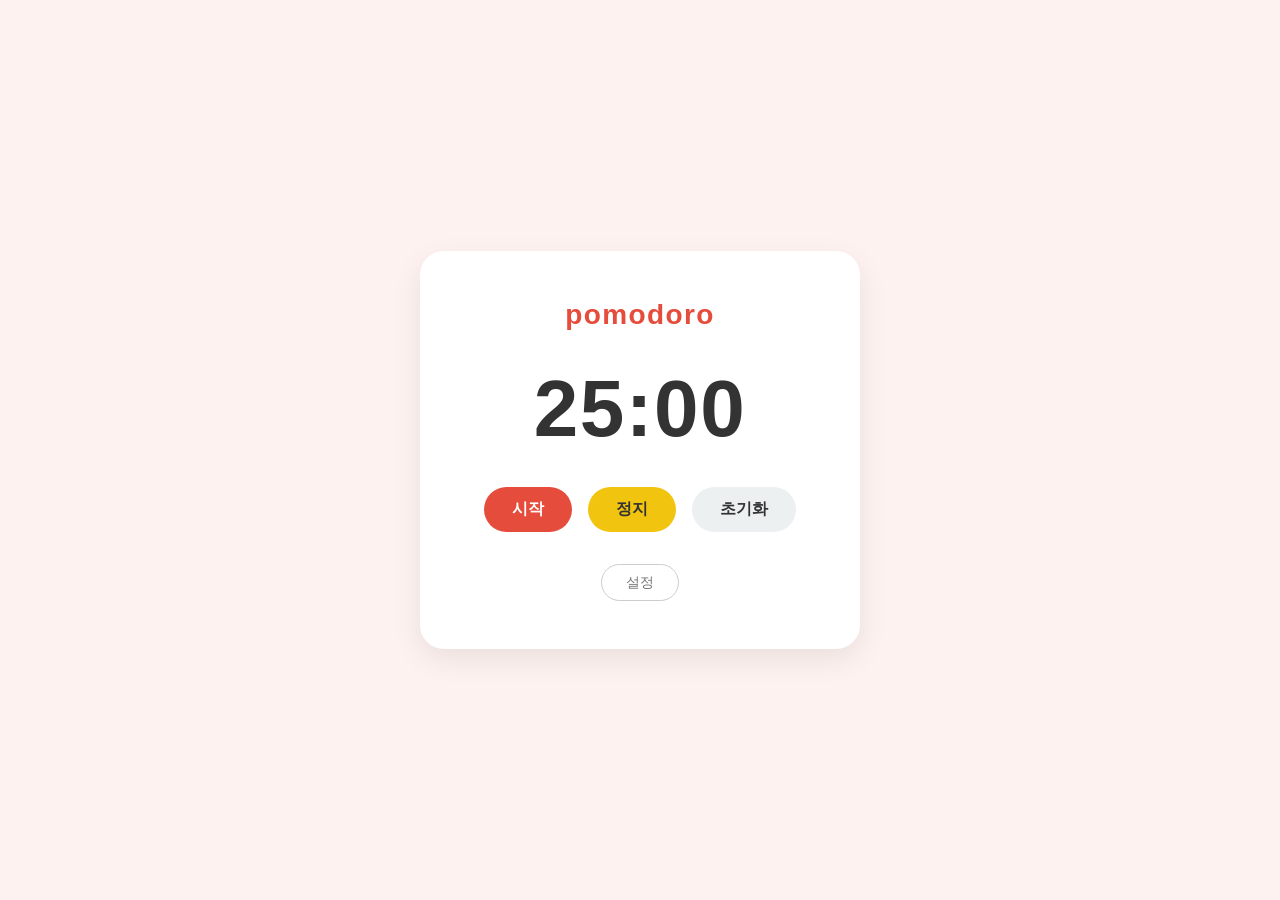
==== index.html @ 2c12f4a2 "1. INIT 초기문서" ====
<!DOCTYPE html>
<html lang="ko">
<head>
  <meta charset="UTF-8" />
  <meta name="viewport" content="width=device-width, initial-scale=1.0" />
  <title>Pomodoro Timer</title>
  <link rel="stylesheet" href="index.css" />
</head>
<body>
  <main class="timer-card">
    <h1>pomodoro</h1>

    <div id="time-display" class="time-display">25:00</div>

    <div class="controls">
      <button type="button" class="btn btn-start" onclick="startTimer()">시작</button>
      <button type="button" class="btn btn-stop" onclick="stopTimer()">정지</button>
      <button type="button" class="btn btn-reset" onclick="resetTimer()">초기화</button>
    </div>

    <button type="button" class="btn-settings" aria-label="설정" onclick="location.href='settings.html'">
      설정
    </button>
  </main>

  <script src="index.js"></script>
</body>
</html>
---- index.css ----
* {
  box-sizing: border-box;
  margin: 0;
  padding: 0;
}

body {
  min-height: 100vh;
  display: flex;
  align-items: center;
  justify-content: center;
  background-color: #fdf2f0;
  font-family: "Segoe UI", "Helvetica Neue", Arial, sans-serif;
}

.timer-card {
  display: flex;
  flex-direction: column;
  align-items: center;
  gap: 2rem;
  padding: 3rem 4rem;
  background-color: #ffffff;
  border-radius: 24px;
  box-shadow: 0 10px 30px rgba(0, 0, 0, 0.08);
}

h1 {
  font-size: 1.75rem;
  font-weight: 700;
  letter-spacing: 0.05em;
  color: #e64c3c;
  text-transform: lowercase;
}

.time-display {
  font-size: 5rem;
  font-weight: 700;
  color: #333333;
  font-variant-numeric: tabular-nums;
  letter-spacing: 0.02em;
}

.controls {
  display: flex;
  gap: 1rem;
}

.btn {
  padding: 0.75rem 1.75rem;
  font-size: 1rem;
  font-weight: 600;
  border: none;
  border-radius: 999px;
  cursor: pointer;
  transition: opacity 0.15s ease, transform 0.15s ease;
}

.btn:hover {
  opacity: 0.85;
}

.btn:active {
  transform: scale(0.96);
}

.btn-start {
  background-color: #e64c3c;
  color: #ffffff;
}

.btn-stop {
  background-color: #f1c40f;
  color: #333333;
}

.btn-reset {
  background-color: #ecf0f1;
  color: #333333;
}

.btn-settings {
  background: none;
  border: 1px solid #cccccc;
  border-radius: 999px;
  padding: 0.5rem 1.5rem;
  font-size: 0.9rem;
  color: #777777;
  cursor: pointer;
  transition: background-color 0.15s ease;
}

.btn-settings:hover {
  background-color: #f5f5f5;
}
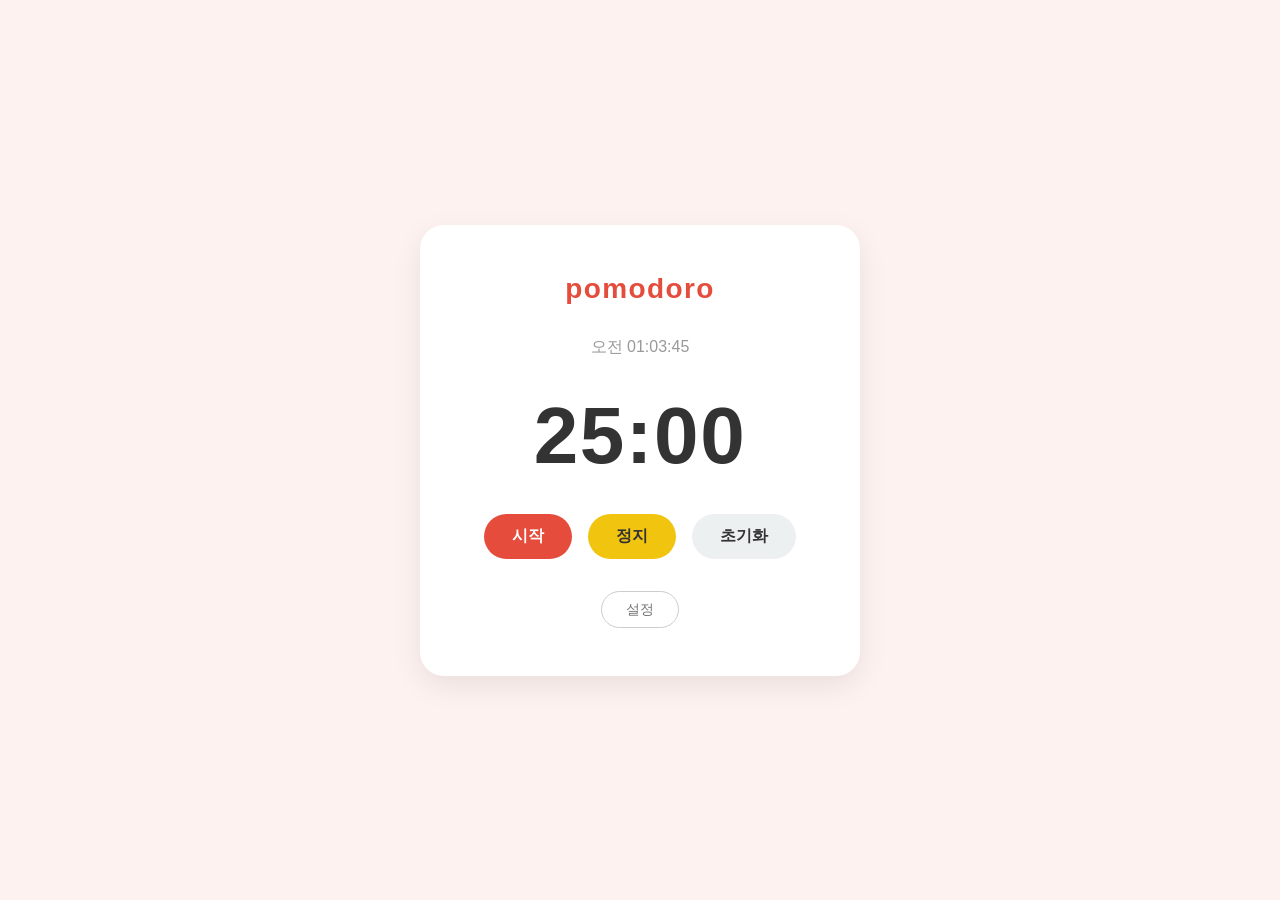
==== commit 0a762ec2: "2. 뽀모도로 첫번째 수정" ====
--- a/index.html
+++ b/index.html
@@ -1,14 +1,18 @@
 <!DOCTYPE html>
 <html lang="ko">
+
 <head>
   <meta charset="UTF-8" />
   <meta name="viewport" content="width=device-width, initial-scale=1.0" />
-  <title>Pomodoro Timer</title>
+  <title>춘천시 넥스텝 컴퓨터 학원</title>
   <link rel="stylesheet" href="index.css" />
 </head>
+
 <body>
   <main class="timer-card">
     <h1>pomodoro</h1>
+
+    <div id="current-time" class="current-time"></div>
 
     <div id="time-display" class="time-display">25:00</div>
 
@@ -25,4 +29,5 @@
 
   <script src="index.js"></script>
 </body>
-</html>
+
+</html>
--- a/index.css
+++ b/index.css
@@ -1,94 +1,103 @@
 * {
-  box-sizing: border-box;
-  margin: 0;
-  padding: 0;
+	box-sizing: border-box;
+	margin: 0;
+	padding: 0;
 }
 
 body {
-  min-height: 100vh;
-  display: flex;
-  align-items: center;
-  justify-content: center;
-  background-color: #fdf2f0;
-  font-family: "Segoe UI", "Helvetica Neue", Arial, sans-serif;
+	min-height: 100vh;
+	display: flex;
+	align-items: center;
+	justify-content: center;
+	background-color: #fdf2f0;
+	font-family: "Segoe UI", "Helvetica Neue", Arial, sans-serif;
 }
 
 .timer-card {
-  display: flex;
-  flex-direction: column;
-  align-items: center;
-  gap: 2rem;
-  padding: 3rem 4rem;
-  background-color: #ffffff;
-  border-radius: 24px;
-  box-shadow: 0 10px 30px rgba(0, 0, 0, 0.08);
+	display: flex;
+	flex-direction: column;
+	align-items: center;
+	gap: 2rem;
+	padding: 3rem 4rem;
+	background-color: #ffffff;
+	border-radius: 24px;
+	box-shadow: 0 10px 30px rgba(0, 0, 0, 0.08);
 }
 
 h1 {
-  font-size: 1.75rem;
-  font-weight: 700;
-  letter-spacing: 0.05em;
-  color: #e64c3c;
-  text-transform: lowercase;
+	font-size: 1.75rem;
+	font-weight: 700;
+	letter-spacing: 0.05em;
+	color: #e64c3c;
+	text-transform: lowercase;
+}
+
+.current-time {
+	font-size: 1rem;
+	font-weight: 500;
+	color: #999999;
+	font-variant-numeric: tabular-nums;
 }
 
 .time-display {
-  font-size: 5rem;
-  font-weight: 700;
-  color: #333333;
-  font-variant-numeric: tabular-nums;
-  letter-spacing: 0.02em;
+	font-size: 5rem;
+	font-weight: 700;
+	color: #333333;
+	font-variant-numeric: tabular-nums;
+	letter-spacing: 0.02em;
 }
 
 .controls {
-  display: flex;
-  gap: 1rem;
+	display: flex;
+	gap: 1rem;
 }
 
 .btn {
-  padding: 0.75rem 1.75rem;
-  font-size: 1rem;
-  font-weight: 600;
-  border: none;
-  border-radius: 999px;
-  cursor: pointer;
-  transition: opacity 0.15s ease, transform 0.15s ease;
+	padding: 0.75rem 1.75rem;
+	font-size: 1rem;
+	font-weight: 600;
+	border: none;
+	border-radius: 999px;
+	cursor: pointer;
+	transition:
+		opacity 0.15s ease,
+		transform 0.15s ease;
 }
 
 .btn:hover {
-  opacity: 0.85;
+	opacity: 0.85;
 }
 
 .btn:active {
-  transform: scale(0.96);
+	transform: scale(0.96);
 }
 
 .btn-start {
-  background-color: #e64c3c;
-  color: #ffffff;
+	background-color: #e64c3c;
+	color: #ffffff;
 }
 
 .btn-stop {
-  background-color: #f1c40f;
-  color: #333333;
+	background-color: #f1c40f;
+	color: #333333;
 }
 
 .btn-reset {
-  background-color: #ecf0f1;
-  color: #333333;
+	background-color: #ecf0f1;
+	color: #333333;
 }
 
 .btn-settings {
-  background: none;
-  border: 1px solid #cccccc;
-  border-radius: 999px;
-  padding: 0.5rem 1.5rem;
-  font-size: 0.9rem;
-  color: #777777;
-  cursor: pointer;
-  transition: background-color 0.15s ease;
+	background: none;
+	border: 1px solid #cccccc;
+	border-radius: 999px;
+	padding: 0.5rem 1.5rem;
+	font-size: 0.9rem;
+	color: #777777;
+	cursor: pointer;
+	transition: background-color 0.15s ease;
 }
 
 .btn-settings:hover {
-  background-color: #f5f5f5;
+	background-color: #f5f5f5;
 }
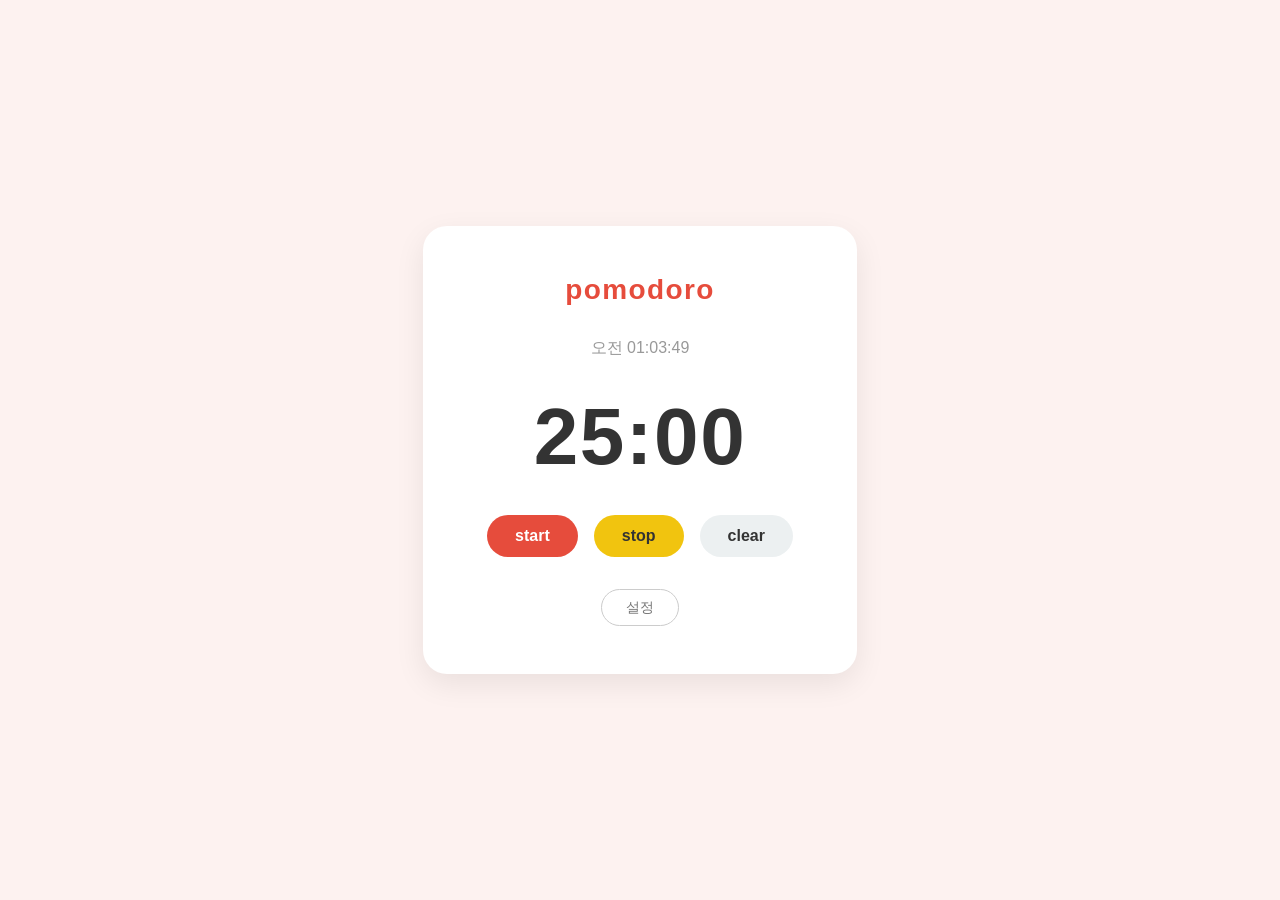
==== commit e848c58f: "3. 시작/중지/초기화 영어로 변경" ====
--- a/index.html
+++ b/index.html
@@ -17,9 +17,9 @@
     <div id="time-display" class="time-display">25:00</div>
 
     <div class="controls">
-      <button type="button" class="btn btn-start" onclick="startTimer()">시작</button>
-      <button type="button" class="btn btn-stop" onclick="stopTimer()">정지</button>
-      <button type="button" class="btn btn-reset" onclick="resetTimer()">초기화</button>
+      <button type="button" class="btn btn-start" onclick="startTimer()">start</button>
+      <button type="button" class="btn btn-stop" onclick="stopTimer()">stop</button>
+      <button type="button" class="btn btn-reset" onclick="resetTimer()">clear</button>
     </div>
 
     <button type="button" class="btn-settings" aria-label="설정" onclick="location.href='settings.html'">
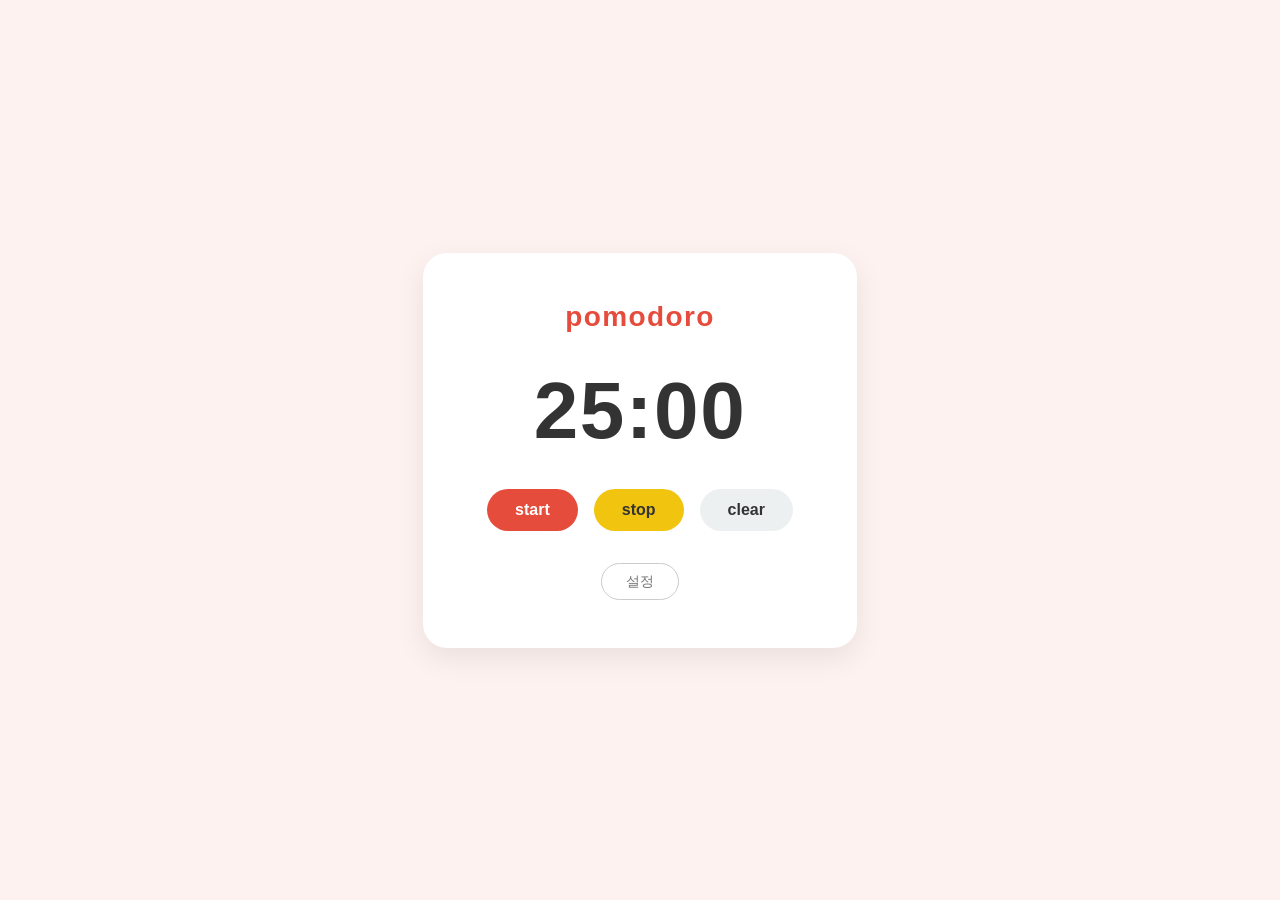
==== commit 29a37a4b: "5. 시간표시 기능 삭제" ====
--- a/index.html
+++ b/index.html
@@ -11,8 +11,6 @@
 <body>
   <main class="timer-card">
     <h1>pomodoro</h1>
-
-    <div id="current-time" class="current-time"></div>
 
     <div id="time-display" class="time-display">25:00</div>
 
--- a/index.css
+++ b/index.css
@@ -30,13 +30,6 @@
 	letter-spacing: 0.05em;
 	color: #e64c3c;
 	text-transform: lowercase;
-}
-
-.current-time {
-	font-size: 1rem;
-	font-weight: 500;
-	color: #999999;
-	font-variant-numeric: tabular-nums;
 }
 
 .time-display {
